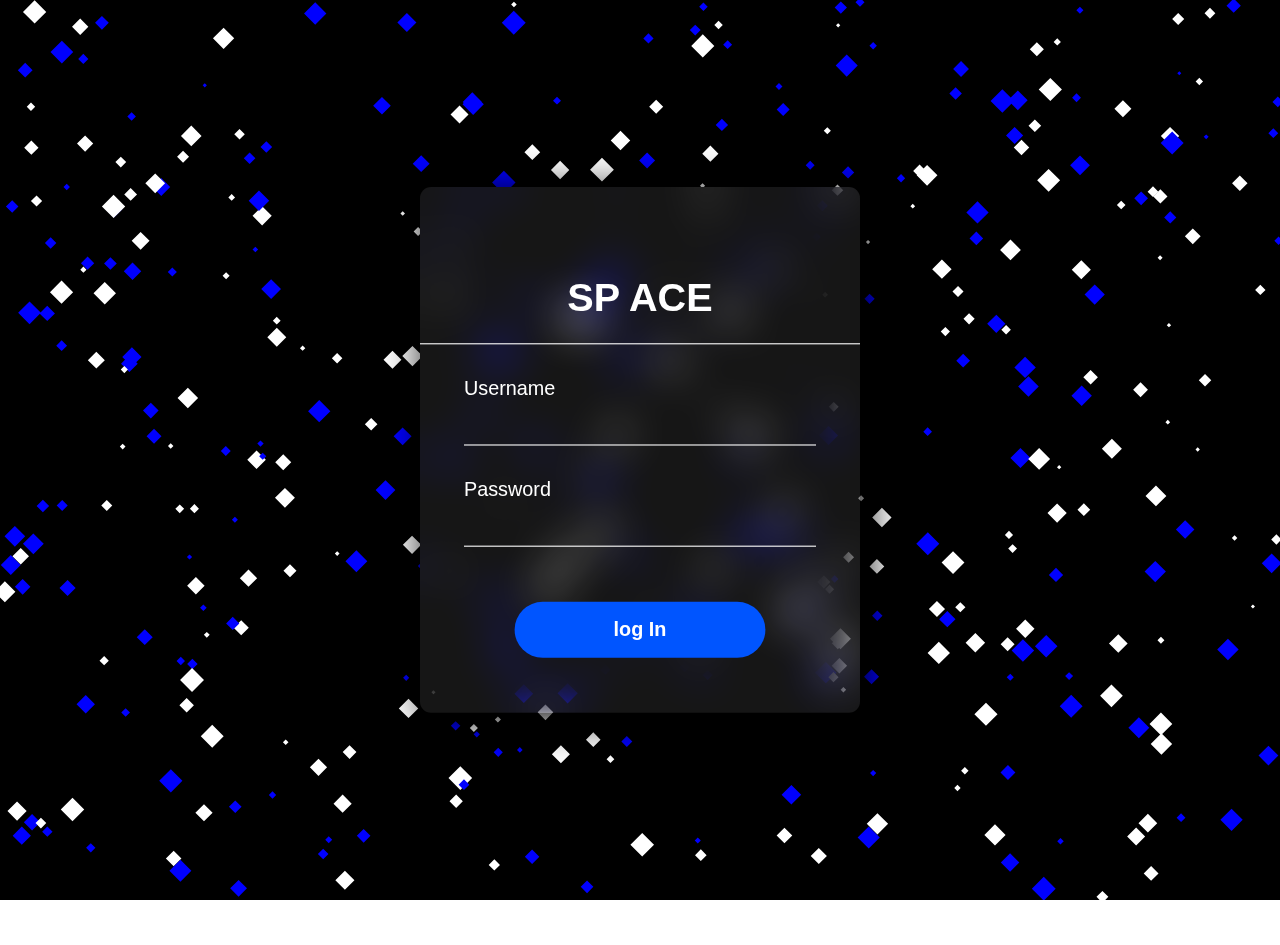
==== templates/index.html @ c82831ad "Update and rename index.html.html to index.html" ====
<!DOCTYPE html>
<html lang="en">
<head>
    <meta charset="UTF-8">
    <meta name="viewport" content="width=device-width, initial-scale=1.0">
    <title>Document</title>
</head>
<body>
    <style>
        
body {
  margin: 0;
  overflow: hidden;
}

#hero {
  margin: 0;
  padding: 0;
  position: relative;
  background: linear-gradient(-135deg, #000000, #000000);
  z-index: 1;
  width: 100vw;
  overflow: hidden;
}

#hero-text {
  font-family: -apple-system, BlinkMacSystemFont, "Segoe UI", Roboto, Oxygen,
    Ubuntu, Cantarell, "Open Sans", "Helvetica Neue", sans-serif;
  position: absolute;
  top: 0;
  left: 0;
  width: 100vw;
  height: 100vh;
  z-index: 20;
  transform: scale(1.1);
  align-items: center;
}

*{
    box-sizing: border-box;
    color: white;
    font-family: 'Gill Sans', 'Gill Sans MT', Calibri, 'Trebuchet MS', sans-serif;
  }
  #username,#password{
    color:  rgb(255, 171, 119);
    font-size: large;
  }
  
  .center{
    font-size: large;
        box-sizing: border-box;
      margin: auto;
      color: white;
    position: absolute;
    top: 50%;
    left: 50%;
    transform: translate(-50%, -50%);
    width: 400px;
    backdrop-filter: blur(20px);
    background: rgba(255, 255, 255, 0.086);
    border-radius: 10px;
    box-shadow: 5px 5px 40px black;
  }
  .center h1{
    text-align: center;
    padding: 20px 0;
    border-bottom: 1px solid white;
  }
  .center form{
    padding: 0 40px;
    box-sizing: border-box;
  }
  form .txt_field{
    position: relative;
    border-bottom: 1px solid rgb(255, 255, 255);
    margin: 30px 0;
    transition-timing-function: ease-out;
    transition-duration: 0.5s;
  }
  form .txt_field:hover{
    position: relative;
    border-bottom: 1px solid rgb(0, 85, 255);
    margin: 30px 0;
    animation-duration: 1s;
  }
  .txt_field input{
    width: 100%;
    padding: 0 5px;
    height: 40px;
    font-size: 16px;
    border: none;
    background: none;
    outline: none;
  }
  .pass:hover{
    text-decoration: underline;
  }
  #submit {
      text-align: center;
      margin-top: 50px;
      margin-bottom: 50px;
      transition-duration: 0.3s;
    transition-timing-function: ease-out;
  }
  #sub{
      text-decoration: none;
      color: white;
      padding: 15px 90px;
      background: rgb(0, 85, 255);
      border-radius: 95px;
      border: none;
      font-size: 18px;
      font-weight: 700;
      cursor: pointer;
      outline: none;
  }
  
  #sub:hover{
      color: rgb(0, 85, 255);
      background-color: white;
      transition-duration: 0.5s;
  }

    </style>

    <canvas id="hero"></canvas>
<div id="hero-text">
  <div class="center">
      <h1><p></p>SP ACE</h1>
      <form action="index.php" method="post">
        <div class="txt_field">
        <label for="username">Username</label>
          <input type="text" id="username" name="username" required>
        </div>
        <div class="txt_field">
        <label for="password">Password</label>
          <input type="password" id="password" name="password" required>
        </div>
        <div id="submit">
          <button id="sub" type="submit">log In</button>
      </form>
    </div>
</div>

<script>
    const cvs = document.querySelector("canvas");
const c = cvs.getContext("2d");

cvs.width = window.innerWidth;
cvs.height = window.innerHeight;

window.addEventListener("resize", function() {
  cvs.width = window.innerWidth;
  cvs.height = window.innerHeight;
});

let mouse = {
  x: undefined,
  y: undefined
};

window.addEventListener("mousemove", function(e) {
  mouse.x = event.x;
  mouse.y = event.y;
});


class Diamond {
  constructor(x, y, dx, dy, width) {
    this.x = x;
    this.y = y;
    this.dx = dx;
    this.dy = dy;
    this.width = width;
    this.minWidth = width;
    this.maxWidth = width * 5;

    let colorArray = ["#ffffff", "#0000ff"];

    this.color = colorArray[Math.floor(Math.random() * colorArray.length)];
  }

  draw = () => {
    c.beginPath();
    c.moveTo(this.x, this.y);
    c.lineTo(this.x - this.width / 2, this.y);
    c.lineTo(this.x, this.y + this.width / 2);
    c.lineTo(this.x + this.width / 2, this.y);
    c.lineTo(this.x, this.y - this.width / 2);
    c.lineTo(this.x - this.width / 2, this.y);
    c.closePath();

    c.fillStyle = this.color;
    c.fill();

    this.update();
  };

  update = () => {
    if (
      this.x + this.width / 2 >= window.innerWidth ||
      this.x - this.width / 2 <= 0
    ) {
      this.dx = -this.dx;
    }

    if (
      this.y + this.width / 2 >= window.innerHeight ||
      this.y - this.width / 2 <= 0
    ) {
      this.dy = -this.dy;
    }

    this.x += this.dx;
    this.y += this.dy;

    // interactivity
    if (
      mouse.x - this.x < 80 &&
      mouse.x - this.x > -80 &&
      mouse.y - this.y < 80 &&
      mouse.y - this.y > -80 &&
      this.width < this.maxWidth
    ) {
      this.width += 1;
      this.x -= 1;
      this.y -= 1;
    } else if (this.width > this.minWidth) {
      this.width -= 1;
      this.x += 1;
      this.y += 1;
    }
  };
}

let diamondArray = [];

for (let i = 0; i < 400; i++) {
  let width = Math.random() * 20 + 4;
  let x = Math.random() * window.innerWidth;
  let dx = (Math.random() - 0.5) * 1;
  let y = Math.random() * window.innerHeight;
  let dy = (Math.random() - 0.5) * 1;
  diamondArray.push(new Diamond(x, y, dx, dy, width));
}

function animate() {
  requestAnimationFrame(animate);
  c.clearRect(0, 0, window.innerWidth, window.innerHeight);

  diamondArray.forEach(diamond => {
    diamond.draw();
  });
}

animate();
</script>
</body>
</html>
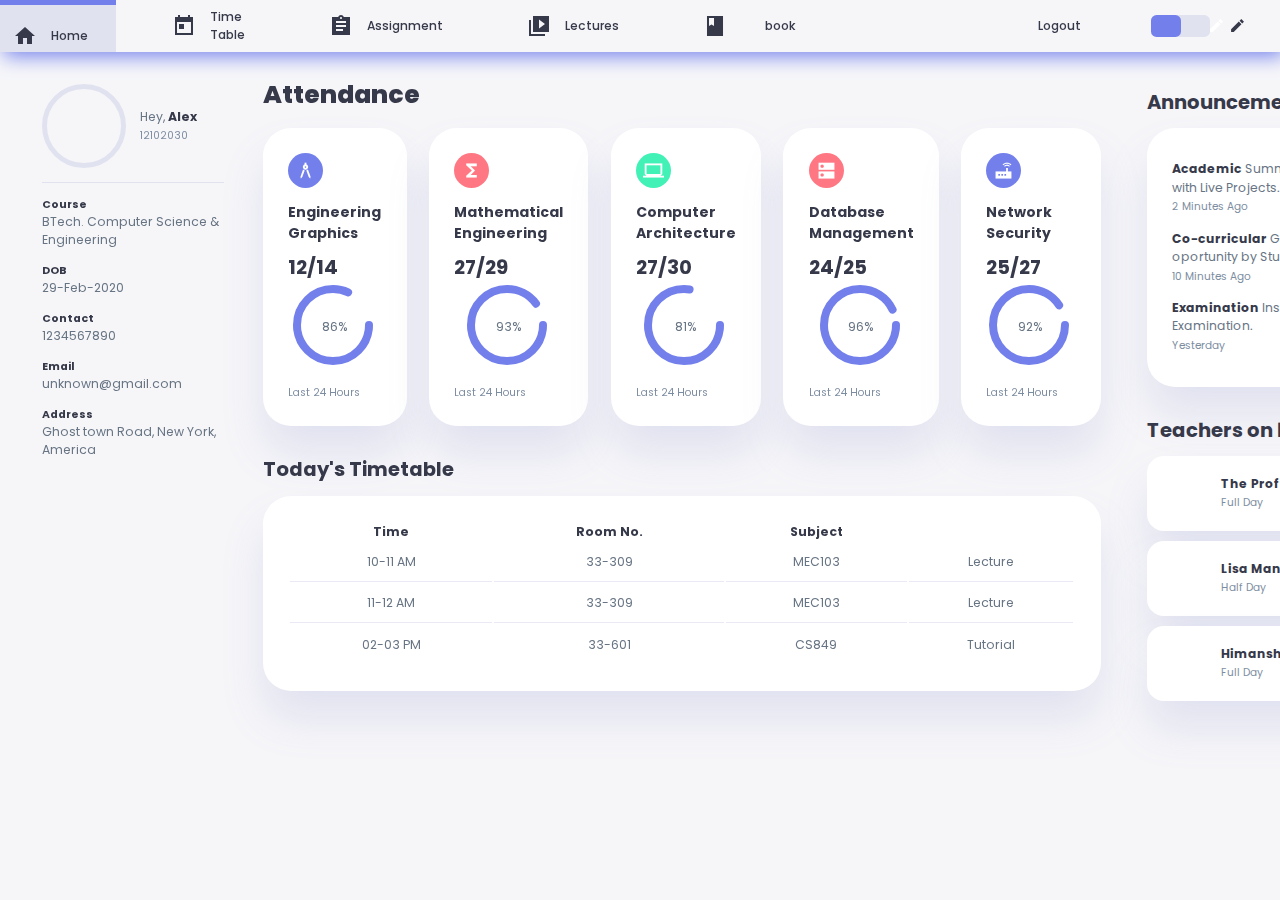
==== commit a6e1b1cb: "Add files via upload" ====
--- a/templates/index.html
+++ b/templates/index.html
@@ -2,258 +2,200 @@
 <html lang="en">
 <head>
     <meta charset="UTF-8">
+    <meta http-equiv="X-UA-Compatible" content="IE=edge">
     <meta name="viewport" content="width=device-width, initial-scale=1.0">
-    <title>Document</title>
+    <title>Student Dashboard</title>
+    <link href="https://fonts.googleapis.com/icon?family=Material+Icons+Sharp" rel="stylesheet">
+    <link rel="stylesheet" href="style.css">
 </head>
 <body>
-    <style>
+    <header>
+        <div class="navbar">
+            <a href="index.html" class="active">
+                <span class="material-icons-sharp">home</span>
+                <h3>Home</h3>
+            </a>
+            <a href="timetable.html" onclick="timeTableAll()">
+                <span class="material-icons-sharp">today</span>
+                <h3>Time Table</h3>
+            </a> 
+            <a href="ass.html">
+                <span class="material-icons-sharp">assignment</span>
+                <h3>Assignment</h3>
+            </a>
+            <a href="lecture.html">
+              <span class="material-icons-sharp">video_library</span>
+              <h3>Lectures</h3>
+          </a>
+            <a href="book.html">
+                <span class="material-icons-sharp">books</span>
+                <h3>book</h3>
+            </a>
+            <a href="#">
+                <span class="material-icons-sharp" onclick="">logout</span>
+                <h3>Logout</h3>
+            </a>
+        </div>
+        <div id="profile-btn">
+            <span class="material-icons-sharp">person</span>
+        </div>
+        <div class="theme-toggler">
+            <span class="material-icons-sharp active">light_mode</span>
+            <span class="material-icons-sharp">dark_mode</span>
+        </div>
         
-body {
-  margin: 0;
-  overflow: hidden;
-}
-
-#hero {
-  margin: 0;
-  padding: 0;
-  position: relative;
-  background: linear-gradient(-135deg, #000000, #000000);
-  z-index: 1;
-  width: 100vw;
-  overflow: hidden;
-}
-
-#hero-text {
-  font-family: -apple-system, BlinkMacSystemFont, "Segoe UI", Roboto, Oxygen,
-    Ubuntu, Cantarell, "Open Sans", "Helvetica Neue", sans-serif;
-  position: absolute;
-  top: 0;
-  left: 0;
-  width: 100vw;
-  height: 100vh;
-  z-index: 20;
-  transform: scale(1.1);
-  align-items: center;
-}
-
-*{
-    box-sizing: border-box;
-    color: white;
-    font-family: 'Gill Sans', 'Gill Sans MT', Calibri, 'Trebuchet MS', sans-serif;
-  }
-  #username,#password{
-    color:  rgb(255, 171, 119);
-    font-size: large;
-  }
-  
-  .center{
-    font-size: large;
-        box-sizing: border-box;
-      margin: auto;
-      color: white;
-    position: absolute;
-    top: 50%;
-    left: 50%;
-    transform: translate(-50%, -50%);
-    width: 400px;
-    backdrop-filter: blur(20px);
-    background: rgba(255, 255, 255, 0.086);
-    border-radius: 10px;
-    box-shadow: 5px 5px 40px black;
-  }
-  .center h1{
-    text-align: center;
-    padding: 20px 0;
-    border-bottom: 1px solid white;
-  }
-  .center form{
-    padding: 0 40px;
-    box-sizing: border-box;
-  }
-  form .txt_field{
-    position: relative;
-    border-bottom: 1px solid rgb(255, 255, 255);
-    margin: 30px 0;
-    transition-timing-function: ease-out;
-    transition-duration: 0.5s;
-  }
-  form .txt_field:hover{
-    position: relative;
-    border-bottom: 1px solid rgb(0, 85, 255);
-    margin: 30px 0;
-    animation-duration: 1s;
-  }
-  .txt_field input{
-    width: 100%;
-    padding: 0 5px;
-    height: 40px;
-    font-size: 16px;
-    border: none;
-    background: none;
-    outline: none;
-  }
-  .pass:hover{
-    text-decoration: underline;
-  }
-  #submit {
-      text-align: center;
-      margin-top: 50px;
-      margin-bottom: 50px;
-      transition-duration: 0.3s;
-    transition-timing-function: ease-out;
-  }
-  #sub{
-      text-decoration: none;
-      color: white;
-      padding: 15px 90px;
-      background: rgb(0, 85, 255);
-      border-radius: 95px;
-      border: none;
-      font-size: 18px;
-      font-weight: 700;
-      cursor: pointer;
-      outline: none;
-  }
-  
-  #sub:hover{
-      color: rgb(0, 85, 255);
-      background-color: white;
-      transition-duration: 0.5s;
-  }
-
-    </style>
-
-    <canvas id="hero"></canvas>
-<div id="hero-text">
-  <div class="center">
-      <h1><p></p>SP ACE</h1>
-      <form action="index.php" method="post">
-        <div class="txt_field">
-        <label for="username">Username</label>
-          <input type="text" id="username" name="username" required>
-        </div>
-        <div class="txt_field">
-        <label for="password">Password</label>
-          <input type="password" id="password" name="password" required>
-        </div>
-        <div id="submit">
-          <button id="sub" type="submit">log In</button>
-      </form>
+    </header>
+    <div class="container">
+        <aside>
+            <div class="profile">
+                <div class="top">
+                    <div class="profile-photo">
+                        <img src="./images/profile-1.jpg" alt="">
+                    </div>
+                    <div class="info">
+                        <p>Hey, <b>Alex</b> </p>
+                        <small class="text-muted">12102030</small>
+                    </div>
+                </div>
+                <div class="about">
+                    <h5>Course</h5>
+                    <p>BTech. Computer Science & Engineering</p>
+                    <h5>DOB</h5>
+                    <p>29-Feb-2020</p>
+                    <h5>Contact</h5>
+                    <p>1234567890</p>
+                    <h5>Email</h5>
+                    <p>unknown@gmail.com</p>
+                    <h5>Address</h5>
+                    <p>Ghost town Road, New York, America</p>
+                </div>
+            </div>
+        </aside>
+
+        <main>
+            <h1>Attendance</h1>
+            <div class="subjects">
+                <div class="eg">
+                    <span class="material-icons-sharp">architecture</span>
+                    <h3>Engineering Graphics</h3>
+                    <h2>12/14</h2>
+                    <div class="progress">
+                        <svg><circle cx="38" cy="38" r="36"></circle></svg>
+                        <div class="number"><p>86%</p></div>
+                    </div>
+                    <small class="text-muted">Last 24 Hours</small>
+                </div>
+                <div class="mth">
+                    <span class="material-icons-sharp">functions</span>
+                    <h3>Mathematical Engineering</h3>
+                    <h2>27/29</h2>
+                    <div class="progress">
+                        <svg><circle cx="38" cy="38" r="36"></circle></svg>
+                        <div class="number"><p>93%</p></div>
+                    </div>
+                    <small class="text-muted">Last 24 Hours</small>
+                </div>
+                <div class="cs">
+                    <span class="material-icons-sharp">computer</span>
+                    <h3>Computer Architecture</h3>
+                    <h2>27/30</h2>
+                    <div class="progress">
+                        <svg><circle cx="38" cy="38" r="36"></circle></svg>
+                        <div class="number"><p>81%</p></div>
+                    </div>
+                    <small class="text-muted">Last 24 Hours</small>
+                </div>
+                <div class="cg">
+                    <span class="material-icons-sharp">dns</span>
+                    <h3>Database Management</h3>
+                    <h2>24/25</h2>
+                    <div class="progress">
+                        <svg><circle cx="38" cy="38" r="36"></circle></svg>
+                        <div class="number"><p>96%</p></div>
+                    </div>
+                    <small class="text-muted">Last 24 Hours</small>
+                </div>
+                <div class="net">
+                    <span class="material-icons-sharp">router</span>
+                    <h3>Network Security</h3>
+                    <h2>25/27</h2>
+                    <div class="progress">
+                        <svg><circle cx="38" cy="38" r="36"></circle></svg>
+                        <div class="number"><p>92%</p></div>
+                    </div>
+                    <small class="text-muted">Last 24 Hours</small>
+                </div>
+            </div>
+
+            <div class="timetable" id="timetable" >
+                <div>
+                    <span id="prevDay">&lt;</span>
+                    <h2>Today's Timetable</h2>
+                    <span id="nextDay">&gt;</span>
+                </div>
+                <span class="closeBtn" onclick="timeTableAll()">X</span>
+                <table>
+                    <thead>
+                        <tr>
+                            <th>Time</th>
+                            <th>Room No.</th>
+                            <th>Subject</th>
+                            <th></th>
+                        </tr>
+                    </thead>
+                    <tbody></tbody>
+                </table>
+            </div>
+        </main>
+
+        <div class="right">
+            <div class="announcements">
+                <h2>Announcements</h2>
+                <div class="updates">
+                    <div class="message">
+                        <p> <b>Academic</b> Summer training internship with Live Projects.</p>
+                        <small class="text-muted">2 Minutes Ago</small>
+                    </div>
+                    <div class="message">
+                        <p> <b>Co-curricular</b> Global internship oportunity by Student organization.</p>
+                        <small class="text-muted">10 Minutes Ago</small>
+                    </div>
+                    <div class="message">
+                        <p> <b>Examination</b> Instructions for Mid Term Examination.</p>
+                        <small class="text-muted">Yesterday</small>
+                    </div>
+                </div>
+            </div>
+
+            <div class="leaves">
+                <h2>Teachers on leave</h2>
+                <div class="teacher">
+                    <div class="profile-photo"><img src="./images/profile-2.jpeg" alt=""></div>
+                    <div class="info">
+                        <h3>The Professor</h3>
+                        <small class="text-muted">Full Day</small>
+                    </div>
+                </div>
+                <div class="teacher">
+                    <div class="profile-photo"><img src="./images/profile-3.jpg" alt=""></div>
+                    <div class="info">
+                        <h3>Lisa Manobal</h3>
+                        <small class="text-muted">Half Day</small>
+                    </div>
+                </div>
+                <div class="teacher">
+                    <div class="profile-photo"><img src="./images/profile-4.jpg" alt=""></div>
+                    <div class="info">
+                        <h3>Himanshu Jindal</h3>
+                        <small class="text-muted">Full Day</small>
+                    </div>
+                </div>
+            </div>
+
+        </div>
     </div>
-</div>
-
-<script>
-    const cvs = document.querySelector("canvas");
-const c = cvs.getContext("2d");
-
-cvs.width = window.innerWidth;
-cvs.height = window.innerHeight;
-
-window.addEventListener("resize", function() {
-  cvs.width = window.innerWidth;
-  cvs.height = window.innerHeight;
-});
-
-let mouse = {
-  x: undefined,
-  y: undefined
-};
-
-window.addEventListener("mousemove", function(e) {
-  mouse.x = event.x;
-  mouse.y = event.y;
-});
-
-
-class Diamond {
-  constructor(x, y, dx, dy, width) {
-    this.x = x;
-    this.y = y;
-    this.dx = dx;
-    this.dy = dy;
-    this.width = width;
-    this.minWidth = width;
-    this.maxWidth = width * 5;
-
-    let colorArray = ["#ffffff", "#0000ff"];
-
-    this.color = colorArray[Math.floor(Math.random() * colorArray.length)];
-  }
-
-  draw = () => {
-    c.beginPath();
-    c.moveTo(this.x, this.y);
-    c.lineTo(this.x - this.width / 2, this.y);
-    c.lineTo(this.x, this.y + this.width / 2);
-    c.lineTo(this.x + this.width / 2, this.y);
-    c.lineTo(this.x, this.y - this.width / 2);
-    c.lineTo(this.x - this.width / 2, this.y);
-    c.closePath();
-
-    c.fillStyle = this.color;
-    c.fill();
-
-    this.update();
-  };
-
-  update = () => {
-    if (
-      this.x + this.width / 2 >= window.innerWidth ||
-      this.x - this.width / 2 <= 0
-    ) {
-      this.dx = -this.dx;
-    }
-
-    if (
-      this.y + this.width / 2 >= window.innerHeight ||
-      this.y - this.width / 2 <= 0
-    ) {
-      this.dy = -this.dy;
-    }
-
-    this.x += this.dx;
-    this.y += this.dy;
-
-    // interactivity
-    if (
-      mouse.x - this.x < 80 &&
-      mouse.x - this.x > -80 &&
-      mouse.y - this.y < 80 &&
-      mouse.y - this.y > -80 &&
-      this.width < this.maxWidth
-    ) {
-      this.width += 1;
-      this.x -= 1;
-      this.y -= 1;
-    } else if (this.width > this.minWidth) {
-      this.width -= 1;
-      this.x += 1;
-      this.y += 1;
-    }
-  };
-}
-
-let diamondArray = [];
-
-for (let i = 0; i < 400; i++) {
-  let width = Math.random() * 20 + 4;
-  let x = Math.random() * window.innerWidth;
-  let dx = (Math.random() - 0.5) * 1;
-  let y = Math.random() * window.innerHeight;
-  let dy = (Math.random() - 0.5) * 1;
-  diamondArray.push(new Diamond(x, y, dx, dy, width));
-}
-
-function animate() {
-  requestAnimationFrame(animate);
-  c.clearRect(0, 0, window.innerWidth, window.innerHeight);
-
-  diamondArray.forEach(diamond => {
-    diamond.draw();
-  });
-}
-
-animate();
-</script>
+
+    <script src="timeTable.js"></script>
+    <script src="app.js"></script>
 </body>
-</html>
+</html>--- a/templates/style.css
+++ b/templates/style.css
@@ -0,0 +1,454 @@
+@import url('https://fonts.googleapis.com/css2?family=Cairo:wght@200;300;400;500;600;700;800;900&family=Poppins:wght@300;400;500;600;700;800&display=swap');
+
+:root{
+    --color-primary: #7380ec;
+    --color-danger: #ff7782;
+    --color-success: #41f1b6;
+    --color-warning: #ffbb55;
+    --color-white: #fff;
+    --color-info: #7d8da1;
+    --color-dark: #363949;
+    --color-light: rgba(132, 139, 200, 0.18);
+    --color-dark-varient: #677483;
+    --color-background: #f6f6f9;
+    
+    --card-border-radius: 2rem;
+    --border-radius-1: 0.4rem;
+    --border-radius-2: 1.2rem;
+
+    --card-padding: 1.8rem;
+    --box-shadow: 0 2rem 3rem var(--color-light)    
+}
+
+.dark-theme{
+    --color-background: #181a1e;
+    --color-white: #202528;
+    --color-dark: #edeffd;
+    --color-dark-varient: #a3bdcc;
+    --color-light: rgba(0,0,0,0.4);
+    --box-shadow: 0 2rem 3rem var(--color-light)
+}
+
+
+*{
+    margin:0;
+    padding: 0;
+    text-decoration: none;
+    list-style: none;
+    box-sizing: border-box;
+}
+
+html{
+    font-size: 14px;
+    scroll-behavior: smooth;
+}
+body{
+    font-family: 'Poppins', sans-serif;
+    font-size: .88rem;
+    background: var(--color-background);
+    user-select: none;
+    overflow-x: hidden;
+    color: var(--color-dark);
+}
+*{
+    color: var(--color-dark);
+}
+img{
+    display: block;
+    width: 100%;
+}
+h1{
+    font-weight: 800;
+    font-size: 1.8rem;
+}
+h2{font-size: 1.4rem;}
+h3{font-size: .87rem;}
+h4{font-size: .8rem;}
+h5{font-size: .77rem;}
+small{font-size: .75rem;}
+
+.text-muted{color: var(--color-info);}
+p{color: var(--color-dark-varient);}
+b{color: var(--color-dark);}
+
+.primary{color: var(--color-primary);}
+.danger{color: var(--color-danger);}
+.success{color: var(--color-success)}
+.warning{color: var(--color-warning);}
+
+.container{
+    position: relative;
+    display: grid;
+    width: 93%;
+    margin: 0 3rem;
+    gap: 1.8rem;
+    grid-template-columns: 14rem auto 23rem;
+    padding-top: 4rem;
+}
+header h3{font-weight: 500;} 
+header{
+    box-shadow:  #7380ec 4px 4px 20px;
+    position: fixed;
+    width: 100vw;
+    z-index: 1000;
+    background-color: var(--color-background);
+}
+header.active{box-shadow: var(--box-shadow);}
+header .logo{
+    display: flex;
+    gap: .8rem;
+    margin-right: auto;
+}
+header .logo img{
+    width: 2rem;
+    height: 2rem;
+}
+
+header,
+header .navbar{
+    display: flex;
+    align-items: center;
+    justify-content: flex-end;
+    padding: 0 3rem;
+    color: var(--color-info);
+}
+header .navbar a{
+    display: flex;
+    margin-left: 2rem;
+    gap: 1rem;
+    align-items: center;
+    justify-content: space-between;
+    position: relative;
+    height: 3.7rem;
+    transition: all 300ms ease;
+    padding: 0 2rem;
+}
+header .navbar a:hover {
+    padding-top: 1.5rem;
+}
+header .navbar a.active{
+    background: var(--color-light);
+    color: var(--color-primary);
+}
+header .navbar a.active::before{
+    content: "";
+    background-color: var(--color-primary);
+    position: absolute;
+    height: 5px;
+    width: 100%;
+    left: 0;top: 0;
+}
+header #profile-btn{
+    display: none;
+    font-size: 2rem;
+    margin: .5rem 2rem 0 0;
+    cursor: pointer;
+}
+header .theme-toggler{
+    background: var(--color-light);
+    display: flex;
+    justify-content: space-between;
+    align-items: center;
+    height: 1.6rem;
+    width: 4.2rem;
+    cursor: pointer;
+    border-radius: var(--border-radius-1);
+    margin-right: 2rem;
+}
+header .theme-toggler span{
+    font-size: 1.2rem;
+    width: 50%;
+    height: 100%;
+    display: flex;
+    align-items: center;
+    justify-content: center;
+}
+header .theme-toggler span.active{
+    background-color: var(--color-primary);
+    color: white;
+    border-radius: var(--border-radius-1);
+}
+
+/* Profile section  */
+aside .profile{
+    margin-top: 2rem;
+    width: 13rem;
+    position: fixed;
+}
+aside .profile .top{
+    display: flex;
+    align-items: center;
+    gap: 1rem;
+    border-bottom: 1px solid var(--color-light);
+    padding-bottom: 1rem;
+}
+aside .profile .top:hover .profile-photo{
+    scale: 1.05;
+}
+aside .profile .top .profile-photo{
+    width: 6rem;
+    height: 6rem;
+    border-radius: 50%;
+    overflow: hidden;
+    border: 5px solid var(--color-light);
+    transition: all 400ms ease;
+}
+aside .profile .about p{
+    padding-bottom: 1rem;
+}
+aside .profile .about{
+    margin-top: 1rem;
+}
+
+/* Home Section  */
+main{
+    position: relative;
+    margin-top: 1.4rem;
+}
+main .subjects{
+    display: grid;
+    grid-template-columns: repeat(5, 1fr);
+    gap: 1.6rem;
+}
+
+main .subjects > div{
+    background-color: var(--color-white);
+    padding: var(--card-padding);
+    border-radius: var(--card-border-radius);
+    margin-top: 1rem;
+    box-shadow: var(--box-shadow);
+    transition: all 300ms ease;
+}
+main .subjects > div:hover{
+    box-shadow: none;
+}
+main .subjects > div span{
+    background-color: var(--color-primary);
+    padding: .5rem;
+    border-radius: 50%;
+    color: var(--color-white);
+    font-size: 1.5rem;
+}
+main .subjects > div.mth span,main .subjects > div.cg span{background: var(--color-danger);}
+main .subjects > div.cs span{background: var(--color-success);}
+
+main .subjects h3{
+    margin: 1rem 0 0.6rem;
+    font-size: 1rem;
+}
+main .subjects .progress{
+    position: relative;
+    width: 89px;
+    height: 89px;
+    border-radius: 50%;
+    margin: auto;
+}
+main .subjects svg circle{
+    fill: none;
+    stroke: var(--color-primary);
+    stroke-width: 8;
+    stroke-linecap: round;
+    transform: translate(5px, 5px);
+    stroke-dasharray: 110;
+    stroke-dashoffset: 92;
+}
+main .subjects .eg svg circle{
+    stroke-dashoffset: 25;
+    stroke-dasharray: 210;
+}
+main .subjects .mth svg circle{
+    stroke-dashoffset: 7;
+    stroke-dasharray: 210;
+}
+main .subjects .cs svg circle{
+    stroke-dashoffset: 35;
+    stroke-dasharray: 210;
+}
+main .subjects .cg svg circle{
+    stroke-dashoffset: 0;
+    stroke-dasharray: 210;
+}
+main .subjects .net svg circle{
+    stroke-dashoffset: 5;
+    stroke-dasharray: 210;
+}
+main .subjects .progress .number{
+    position: absolute;
+    top: 0;left: 0;
+    height: 100%;
+    width: 100%;
+    display: flex;
+    justify-content: center;
+    align-items: center;
+}
+main .subjects small{
+    margin-top: 1rem;
+    display: block;
+}
+main .timetable{
+    margin-top: 2rem;
+}
+main .timetable h2{
+    margin-bottom: .8rem;
+}
+main .timetable table{
+    background-color: var(--color-white);
+    width: 100%;
+    border-radius: var(--card-border-radius);
+    padding: var(--card-padding);
+    text-align: center;
+    box-shadow: var(--box-shadow);
+    transition: all 300ms ease;
+}
+main .timetable span{display: none;}
+main .timetable table:hover{box-shadow: none;}
+main table tbody td{
+    height: 2.8rem;
+    border-bottom: 1px solid var(--color-light);
+    color: var(--color-dark-varient);
+}
+main table tbody tr:last-child td{border: none;}
+
+main .timetable.active{
+    width: 100%;
+    height: 100vh;
+    position: fixed;
+    top: 0;left: 0;
+    display: flex;
+    flex-direction: column;
+    align-items: center;
+    justify-content: center;
+}
+main .timetable.active h2{
+    color: var(--color-dark);
+}
+main .timetable.active table{
+    width: 90%;
+    max-width: 1000px;
+    position: relative;
+}
+main .timetable.active span{
+    display: block;
+    font-size: 2rem;
+    color: var(--color-dark);
+    cursor: pointer;
+}
+.timetable div{
+    position: relative;
+    width: 50%;
+    display: flex;
+    align-items: center;
+    justify-content: space-between;
+}
+main .timetable.active .closeBtn{
+    position: absolute;
+    top: 5%;right: 5%;
+}
+
+
+/* Right  */
+.right{margin-top: 2.2rem;padding-left: 1.5rem;}
+
+.right .announcements h2{margin-bottom: .8rem;}
+.right .announcements .updates{
+    background-color: var(--color-white);
+    padding: var(--card-padding);
+    border-radius: var(--card-border-radius);
+    box-shadow: var(--box-shadow);
+    transition: all 300ms ease;
+}
+.right .announcements .updates:hover{box-shadow: none;}
+.right .announcements .updates .message{
+    gap: 1rem;
+    line-height: 1.5;
+    padding: .5rem 0;
+}
+
+/* Teachers on leave  */
+.right .leaves{margin-top: 2rem;}
+.right .leaves h2{margin-bottom: .8rem;}
+.right .leaves .teacher{
+    background: var(--color-white);
+    display: flex;
+    align-items: center;
+    gap: 1rem;
+    margin-bottom: .7rem;
+    padding: 1.4rem var(--card-padding);
+    border-radius: var(--border-radius-2);
+    transition: all 300ms ease;
+    box-shadow: var(--box-shadow);
+}
+.right .profile-photo{
+    width: 2.5rem;
+    height: 2.5rem;
+    border-radius: 50%;
+    overflow: hidden;
+}
+.right .leaves .teacher:hover{box-shadow: none;}
+
+
+
+
+
+/* MEDIA QUERIES  */
+@media screen and (max-width: 1200px) {
+    html{font-size: 12px;}
+    .container{
+        grid-template-columns: 13rem auto 20rem;
+    }
+    header{position: fixed;}
+    .container{padding-top: 4rem;}
+    header .logo h2{display: none;}
+    header .navbar h3{display: none;}
+    header .navbar a{width: 4.5rem; padding: 0 1rem;}
+
+    main .subjects{
+        grid-template-columns: repeat(2, 1fr);
+        gap: 1;
+    }
+    main .timetable{
+        width: 150%;
+        position: absolute;
+        padding: 4rem 0 0 0;
+    }
+}
+
+
+@media screen and (max-width: 768px){
+    html{font-size: 10px;}
+    header{padding: 0 .8rem;}
+    .container{width: 100%; grid-template-columns: 1fr;margin: 0;}
+    header #profile-btn{display: inline;}
+    header .navbar{padding: 0;}
+    header .navbar a{margin: 0 .5rem 0 0;}
+    header .theme-toggler{margin: 0;}
+    aside{
+        position: absolute;
+        top: 4rem;left: 0;right: 0;
+        background-color: var(--color-white);
+        padding-left: 2rem;
+        transform: translateX(-100%);
+        z-index: 10;
+        width:18rem;
+        height: 100%;
+        box-shadow: 1rem 3rem 4rem var(--color-light);
+        transition: all 2s ease;
+    }
+    aside.active{
+        transform: translateX(0);
+    }
+    main{padding: 0 2rem;}
+    main .timetable{
+        position: relative;
+        margin: 3rem 0 0 0;
+        width: 100%;
+    }
+    main .timetable table{
+        width: 100%;
+        margin: 0;
+    }
+    .right{
+        width: 100%;
+        padding: 2rem;
+    }
+}
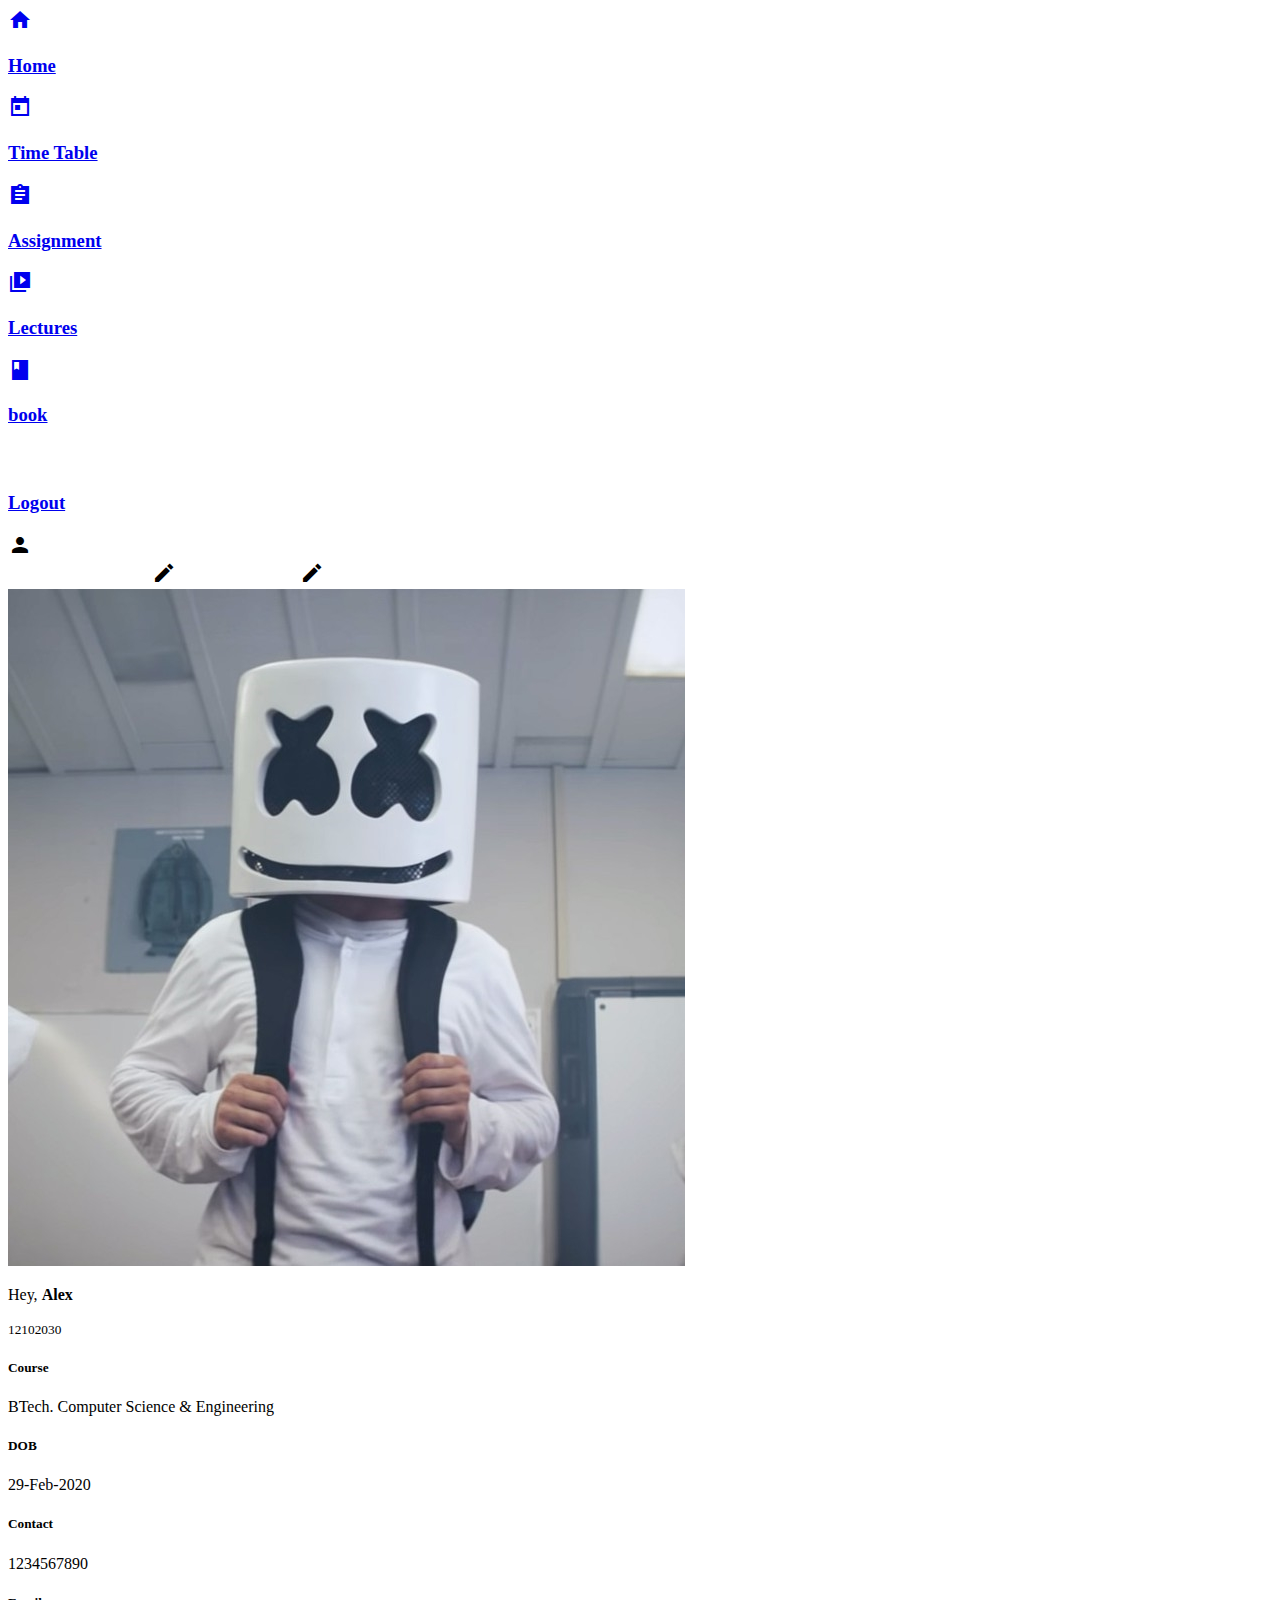
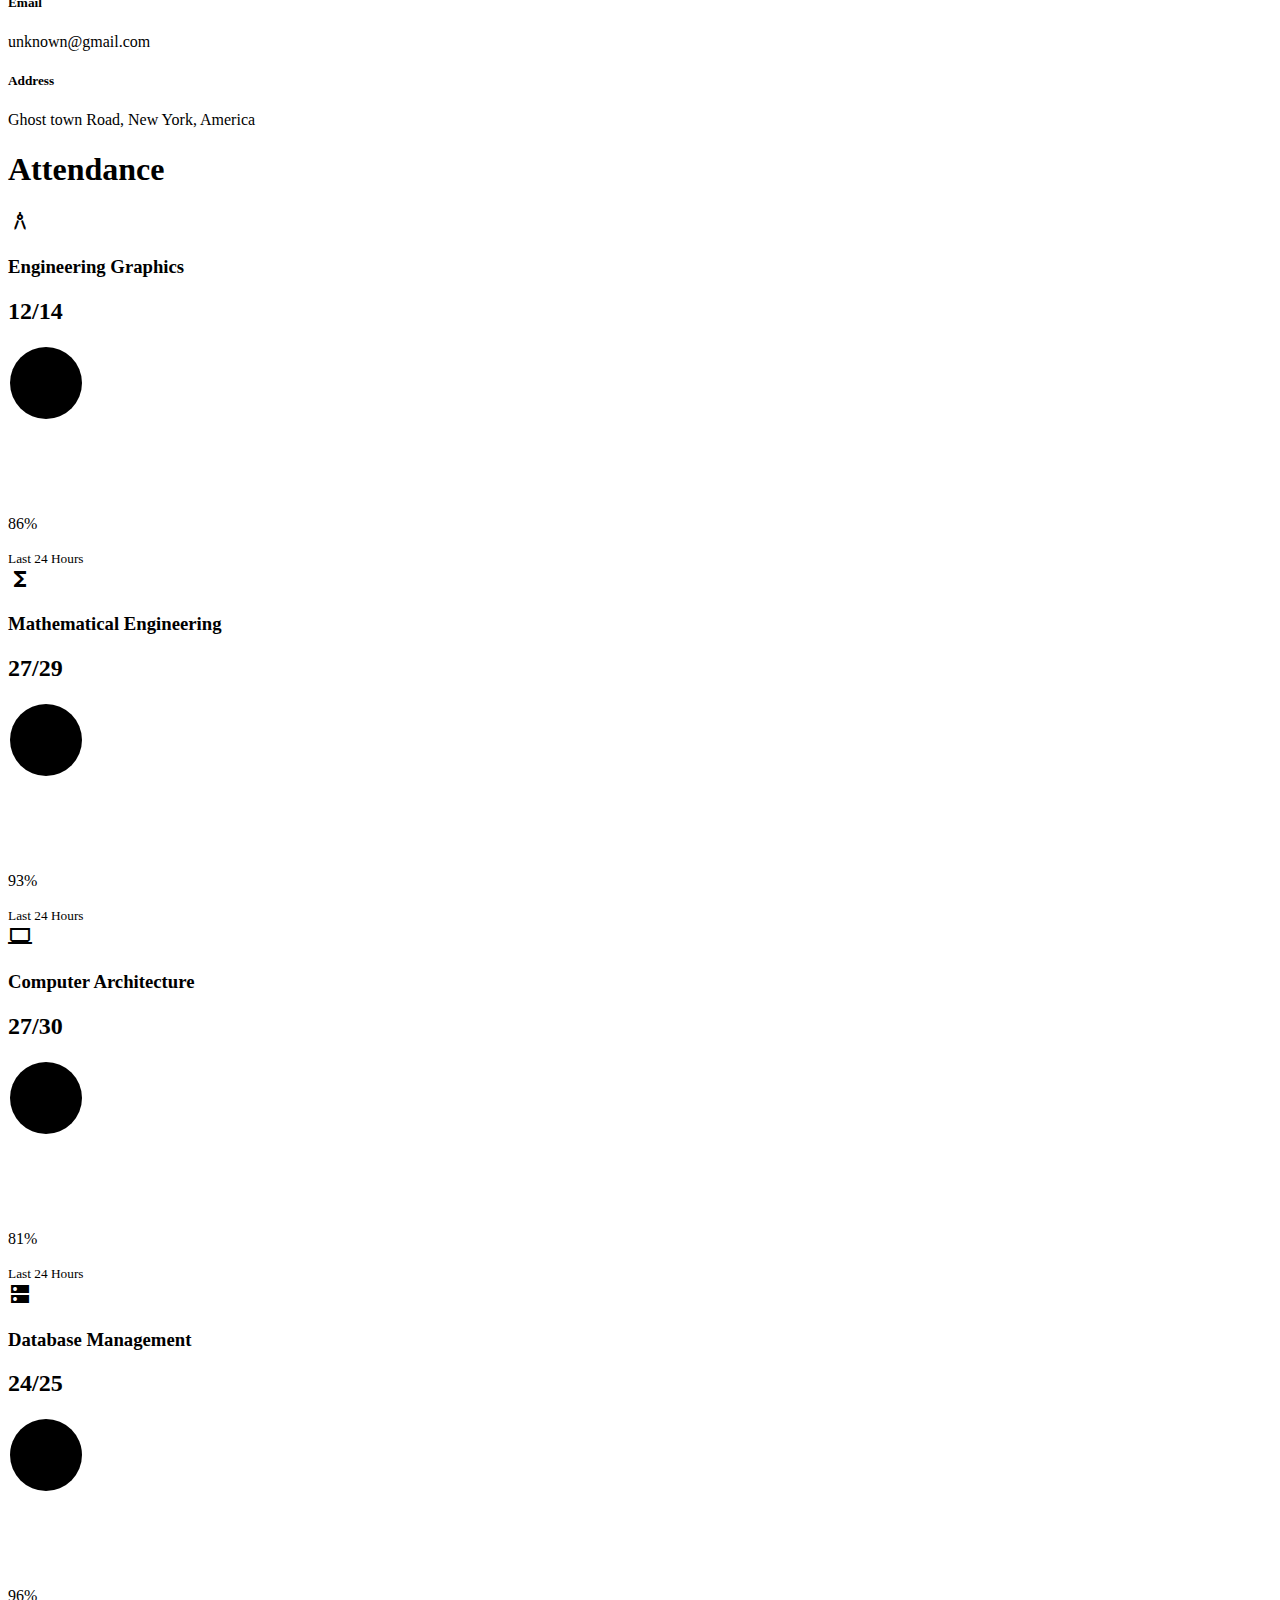
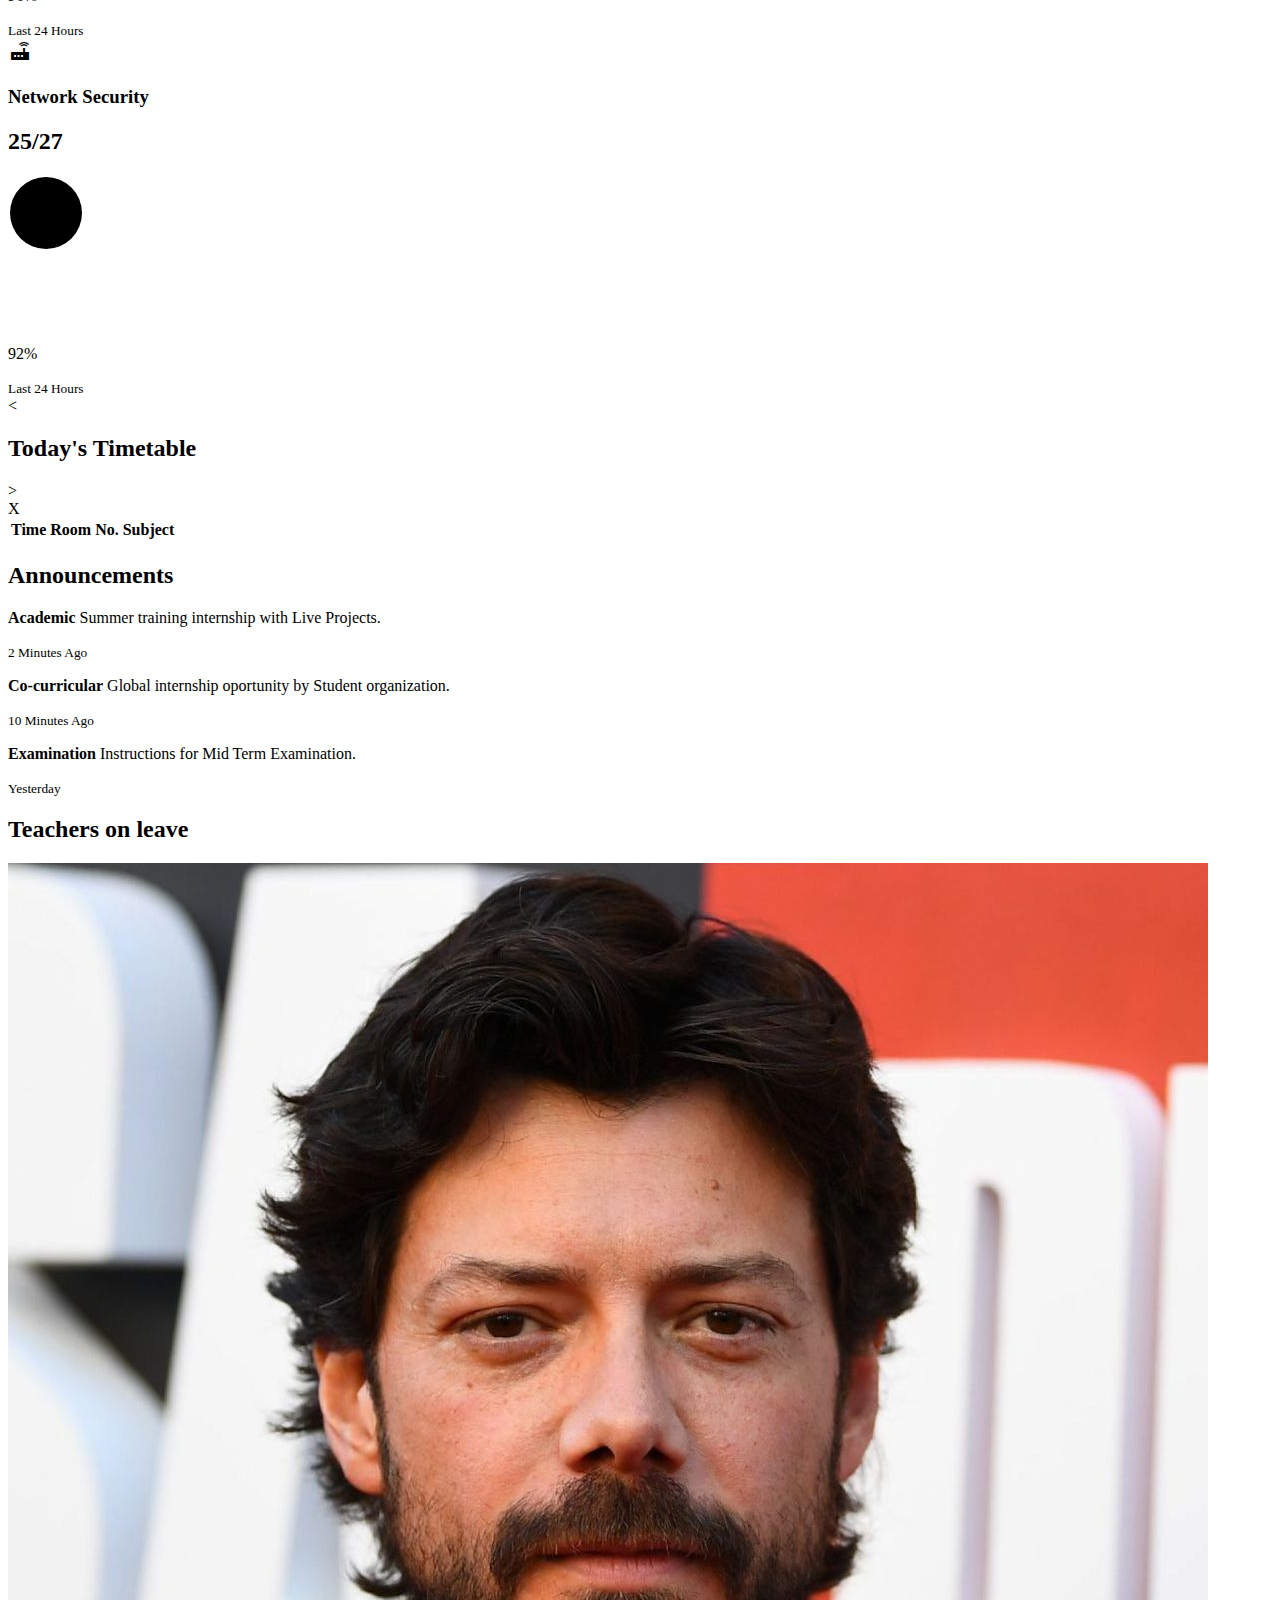
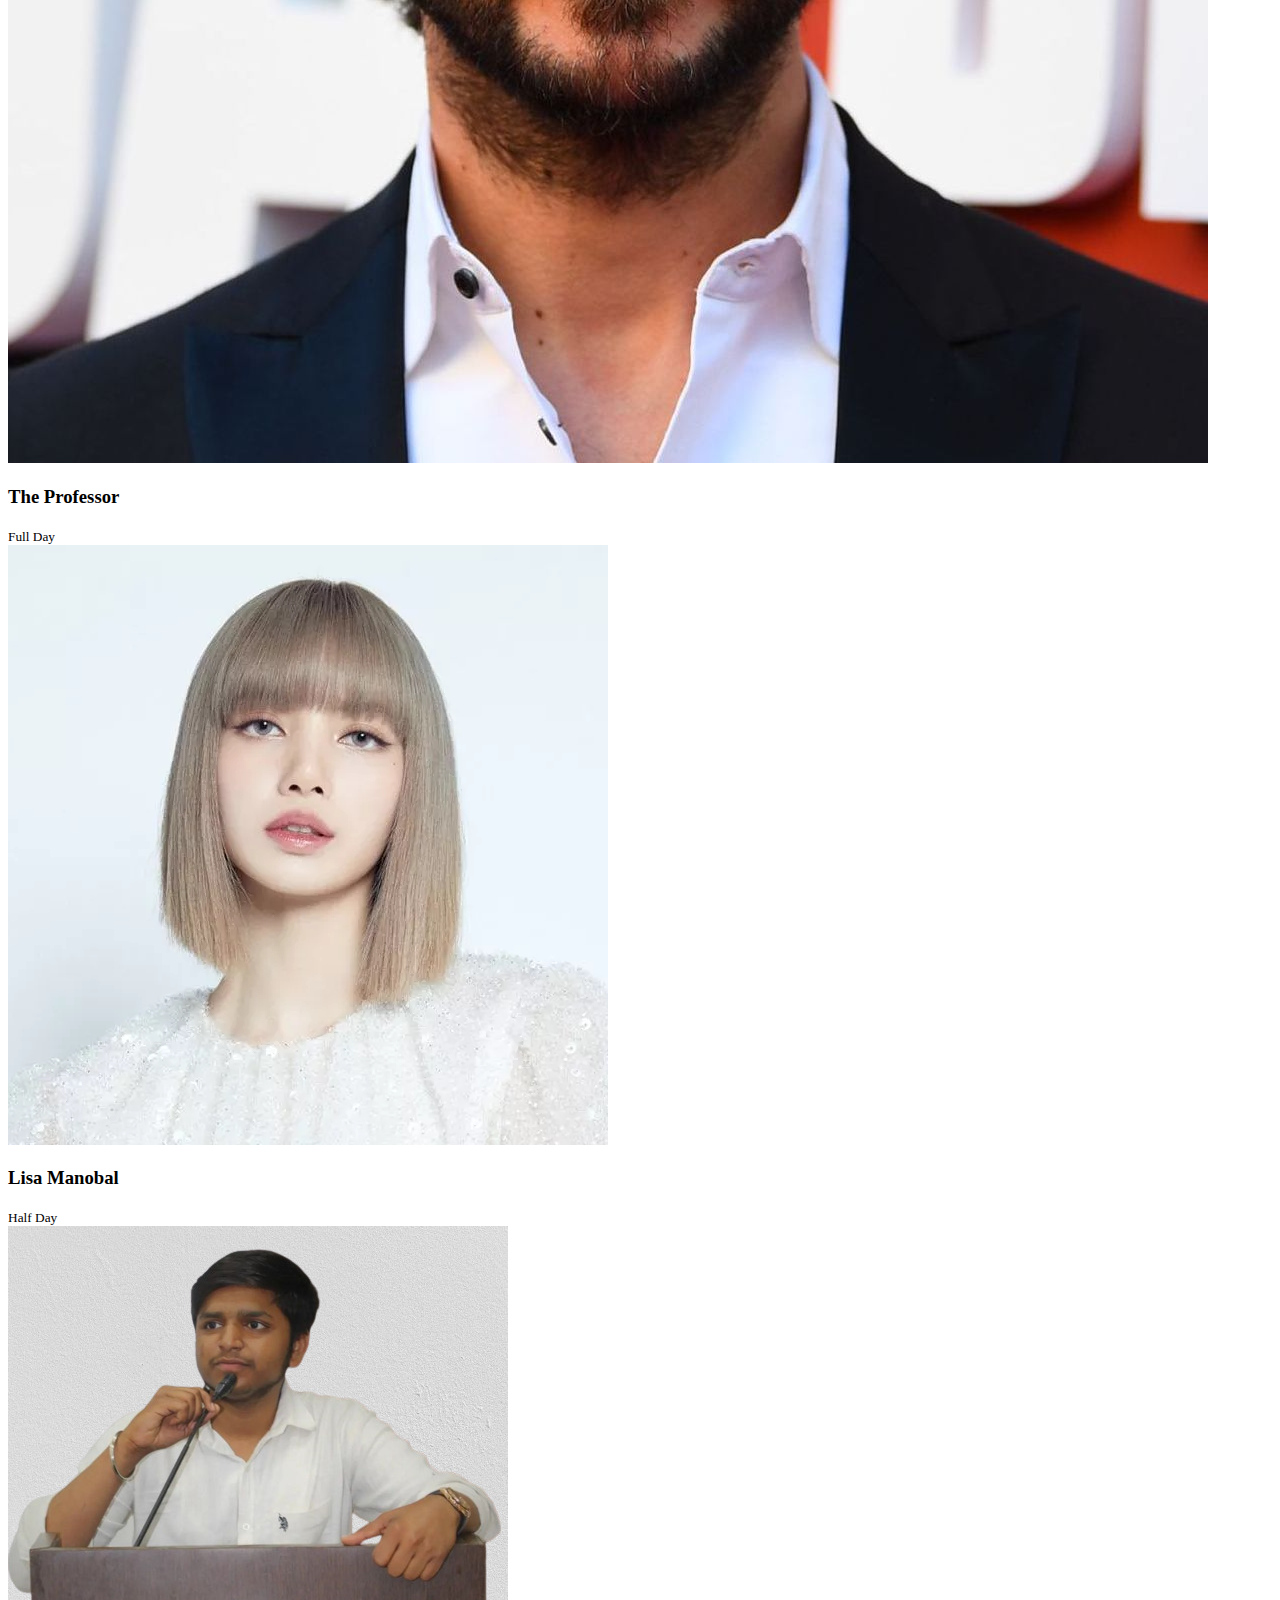
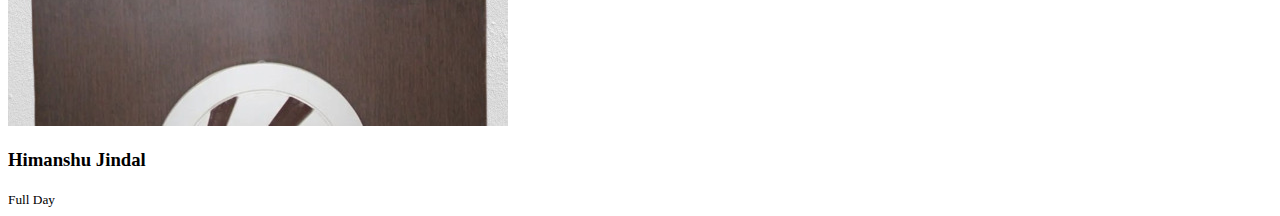
==== commit 43d9cdcd: "Add files via upload" ====
--- a/templates/index.html
+++ b/templates/index.html
@@ -6,32 +6,32 @@
     <meta name="viewport" content="width=device-width, initial-scale=1.0">
     <title>Student Dashboard</title>
     <link href="https://fonts.googleapis.com/icon?family=Material+Icons+Sharp" rel="stylesheet">
-    <link rel="stylesheet" href="style.css">
+    <link rel="stylesheet" href="./static/style.css">
 </head>
 <body>
     <header>
         <div class="navbar">
-            <a href="index.html" class="active">
+            <a href="/home" class="active">
                 <span class="material-icons-sharp">home</span>
                 <h3>Home</h3>
             </a>
-            <a href="timetable.html" onclick="timeTableAll()">
+            <a href="/timetable" onclick="timeTableAll()">
                 <span class="material-icons-sharp">today</span>
                 <h3>Time Table</h3>
             </a> 
-            <a href="ass.html">
+            <a href="/ass">
                 <span class="material-icons-sharp">assignment</span>
                 <h3>Assignment</h3>
             </a>
-            <a href="lecture.html">
+            <a href="/lec">
               <span class="material-icons-sharp">video_library</span>
               <h3>Lectures</h3>
           </a>
-            <a href="book.html">
+            <a href="/book">
                 <span class="material-icons-sharp">books</span>
                 <h3>book</h3>
             </a>
-            <a href="#">
+            <a href="/logout">
                 <span class="material-icons-sharp" onclick="">logout</span>
                 <h3>Logout</h3>
             </a>
@@ -195,7 +195,7 @@
         </div>
     </div>
 
-    <script src="timeTable.js"></script>
-    <script src="app.js"></script>
+    <script src="./static/timeTable.js"></script>
+    <script src="./static/app.js"></script>
 </body>
 </html>